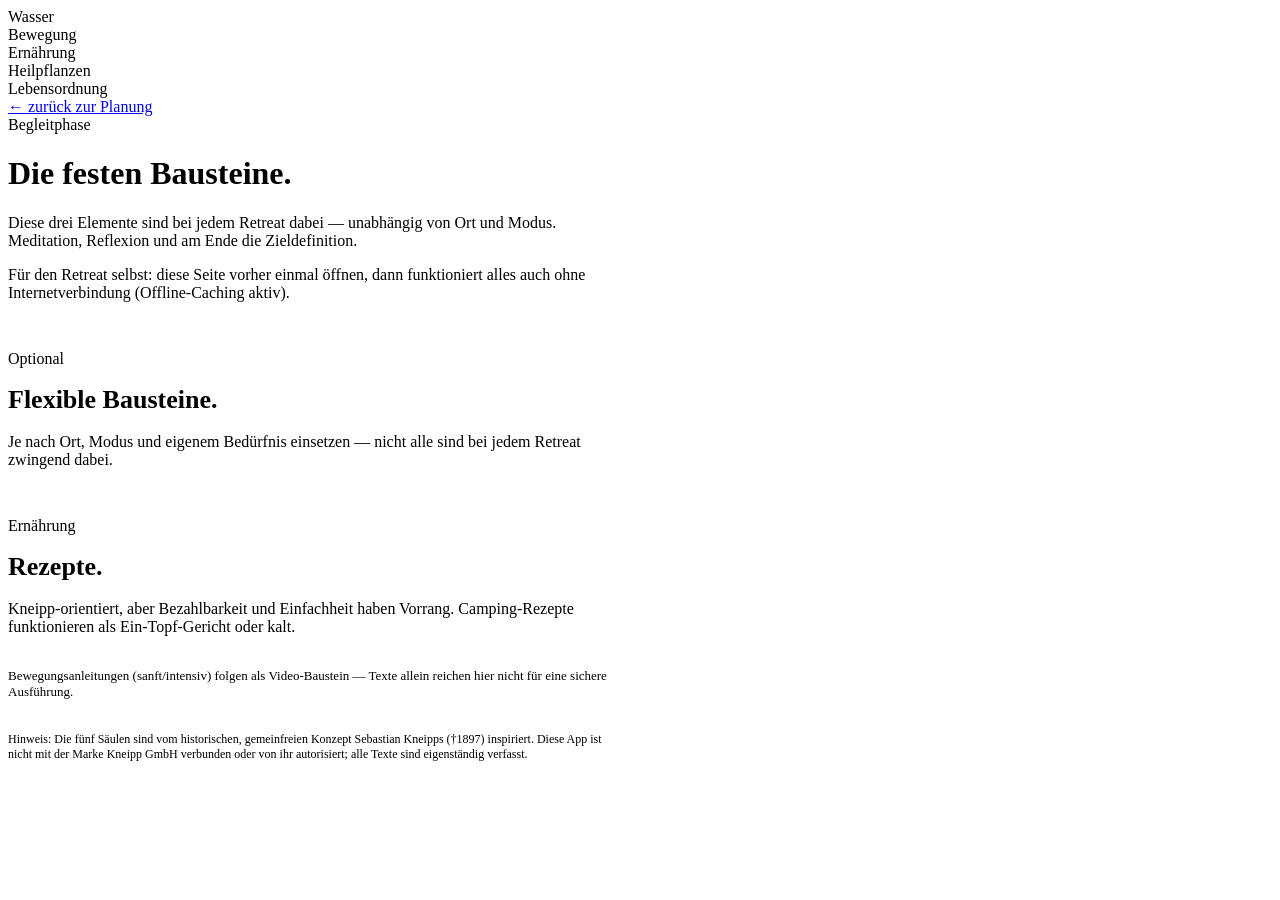
==== begleitphase.html @ 0ec99fc5 "Add files via upload" ====
<!doctype html>
<html lang="de">
<head>
<meta charset="utf-8">
<meta name="viewport" content="width=device-width, initial-scale=1">
<title>Retreat · Begleitphase</title>
<meta name="theme-color" content="#EFEDE4">
<link rel="manifest" href="manifest.webmanifest">
<link rel="icon" href="icon.svg" type="image/svg+xml">
<link rel="preconnect" href="https://fonts.googleapis.com">
<link href="https://fonts.googleapis.com/css2?family=Fraunces:opsz,wght@9..144,400;9..144,500;9..144,600&family=IBM+Plex+Sans:wght@400;500;600&family=IBM+Plex+Mono:wght@500&display=swap" rel="stylesheet">
<link rel="stylesheet" href="css/style.css">
</head>
<body>

<div class="app">
  <nav class="spine" aria-label="Kneipp-Säulen – roter Faden durch die App">
    <div class="spine-line"></div>
    <div class="node" data-pillar="wasser"><span class="node-tip">Wasser</span></div>
    <div class="node" data-pillar="bewegung"><span class="node-tip">Bewegung</span></div>
    <div class="node" data-pillar="ernaehrung"><span class="node-tip">Ernährung</span></div>
    <div class="node" data-pillar="heilpflanzen"><span class="node-tip">Heilpflanzen</span></div>
    <div class="node" data-pillar="lebensordnung" data-active="true"><span class="node-tip">Lebensordnung</span></div>
  </nav>

  <main class="stage">
    <div class="card" style="max-width:600px;">
      <a class="back-link" href="index.html">← zurück zur Planung</a>

      <header class="intro">
        <span class="label">Begleitphase</span>
        <h1>Die festen Bausteine.</h1>
        <p>Diese drei Elemente sind bei jedem Retreat dabei — unabhängig von Ort und Modus. Meditation, Reflexion und am Ende die Zieldefinition.</p>
      </header>

      <div class="modus-note">Für den Retreat selbst: diese Seite vorher einmal öffnen, dann funktioniert alles auch ohne Internetverbindung (Offline-Caching aktiv).</div>

      <div class="baustein-list" id="list"></div>

      <header class="intro" style="margin-top:48px; margin-bottom:24px;">
        <span class="label">Optional</span>
        <h1 style="font-size:26px;">Flexible Bausteine.</h1>
        <p>Je nach Ort, Modus und eigenem Bedürfnis einsetzen — nicht alle sind bei jedem Retreat zwingend dabei.</p>
      </header>
      <div class="baustein-list" id="listFlex"></div>

      <header class="intro" style="margin-top:48px; margin-bottom:24px;">
        <span class="label">Ernährung</span>
        <h1 style="font-size:26px;">Rezepte.</h1>
        <p>Kneipp-orientiert, aber Bezahlbarkeit und Einfachheit haben Vorrang. Camping-Rezepte funktionieren als Ein-Topf-Gericht oder kalt.</p>
      </header>
      <div class="baustein-list" id="listRezepte"></div>

      <p style="margin-top:32px; font-size:13px; color:var(--ink-soft);">
        Bewegungsanleitungen (sanft/intensiv) folgen als Video-Baustein — Texte allein reichen hier nicht für eine sichere Ausführung.
      </p>
      <p style="margin-top:16px; font-size:12px; color:var(--ink-soft); border-top:1px solid var(--line); padding-top:16px;">
        Hinweis: Die fünf Säulen sind vom historischen, gemeinfreien Konzept Sebastian Kneipps (†1897) inspiriert. Diese App ist nicht mit der Marke Kneipp GmbH verbunden oder von ihr autorisiert; alle Texte sind eigenständig verfasst.
      </p>
    </div>
  </main>
</div>

<script src="js/content-data.js"></script>
<script>
function renderList(targetEl, items) {
  items.forEach((b) => {
    const el = document.createElement('div');
    el.className = 'baustein';

    const inner = b.sections.map(s => `<h4>${s.h}</h4><div>${s.t.replace(/</g,'&lt;')}</div>`).join('');

    el.innerHTML = `
      <div class="baustein-head">
        <div>
          <div class="baustein-title">${b.titel}</div>
        </div>
        <div style="display:flex; align-items:center; gap:12px;">
          <span class="baustein-meta">${b.dauer}</span>
          <svg class="baustein-chevron" width="16" height="16" viewBox="0 0 16 16" fill="none">
            <path d="M4 6L8 10L12 6" stroke="#93A99A" stroke-width="1.6" stroke-linecap="round" stroke-linejoin="round"/>
          </svg>
        </div>
      </div>
      <div class="baustein-body">
        <div class="baustein-body-inner">${inner}</div>
      </div>
    `;

    el.querySelector('.baustein-head').addEventListener('click', () => {
      const wasOpen = el.classList.contains('open');
      targetEl.querySelectorAll('.baustein.open').forEach(o => {
        o.classList.remove('open');
        o.querySelector('.baustein-body').style.maxHeight = null;
      });
      if (!wasOpen) {
        el.classList.add('open');
        const body = el.querySelector('.baustein-body');
        body.style.maxHeight = body.scrollHeight + 40 + 'px';
      }
    });

    targetEl.appendChild(el);
  });
}

renderList(document.getElementById('list'), bausteine);
renderList(document.getElementById('listFlex'), flexibleBausteine);
renderList(document.getElementById('listRezepte'), rezepte);

if ('serviceWorker' in navigator) {
  window.addEventListener('load', () => {
    navigator.serviceWorker.register('sw.js').catch(()=>{});
  });
}
</script>
</body>
</html>
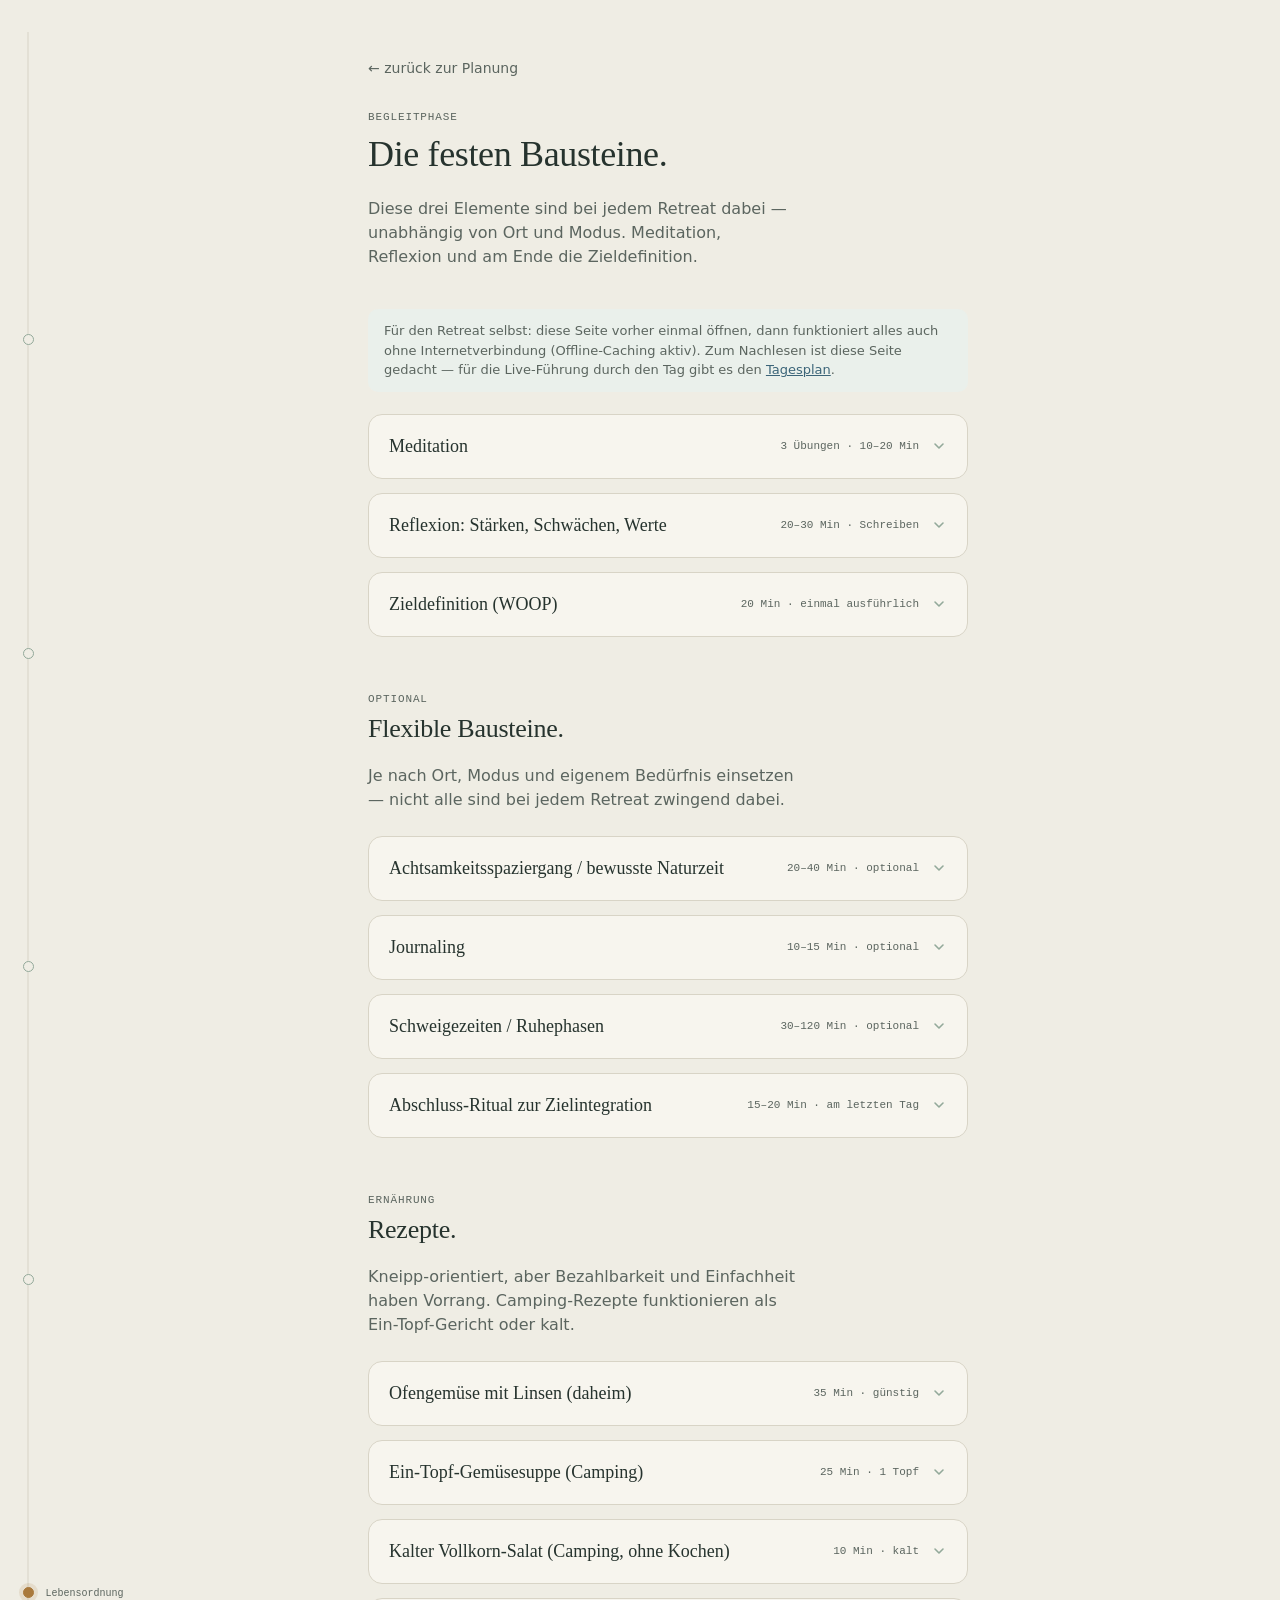
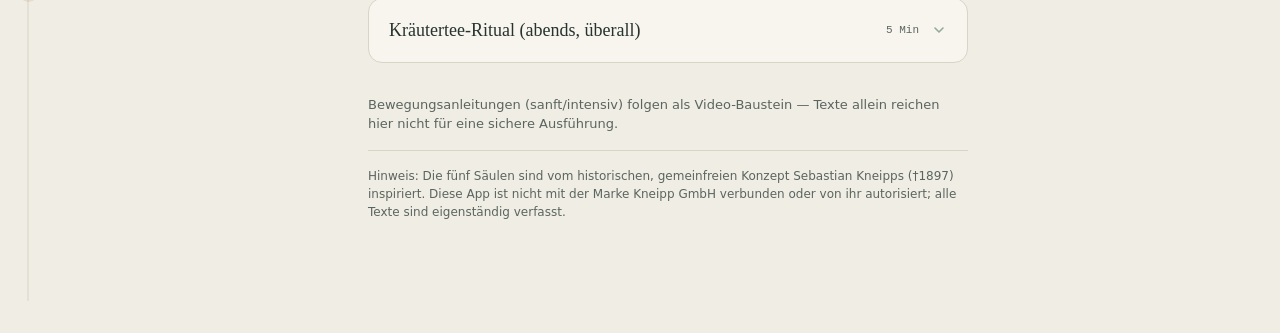
==== commit 7a3f9989: "Tageplan + Woop Vordruck" ====
--- a/begleitphase.html
+++ b/begleitphase.html
@@ -33,7 +33,7 @@
         <p>Diese drei Elemente sind bei jedem Retreat dabei — unabhängig von Ort und Modus. Meditation, Reflexion und am Ende die Zieldefinition.</p>
       </header>
 
-      <div class="modus-note">Für den Retreat selbst: diese Seite vorher einmal öffnen, dann funktioniert alles auch ohne Internetverbindung (Offline-Caching aktiv).</div>
+      <div class="modus-note">Für den Retreat selbst: diese Seite vorher einmal öffnen, dann funktioniert alles auch ohne Internetverbindung (Offline-Caching aktiv). Zum Nachlesen ist diese Seite gedacht — für die Live-Führung durch den Tag gibt es den <a href="tagesplan.html" style="color:var(--water);">Tagesplan</a>.</div>
 
       <div class="baustein-list" id="list"></div>
 
@@ -108,6 +108,17 @@
 renderList(document.getElementById('listFlex'), flexibleBausteine);
 renderList(document.getElementById('listRezepte'), rezepte);
 
+/* CTA-Link zum WOOP-Vordruck direkt im passenden Baustein ergänzen */
+document.querySelectorAll('#list .baustein').forEach(el => {
+  if (el.querySelector('.baustein-title').textContent.includes('WOOP')) {
+    const a = document.createElement('a');
+    a.href = 'woop.html';
+    a.className = 'baustein-cta';
+    a.textContent = 'Zum WOOP-Vordruck →';
+    el.querySelector('.baustein-body-inner').appendChild(a);
+  }
+});
+
 if ('serviceWorker' in navigator) {
   window.addEventListener('load', () => {
     navigator.serviceWorker.register('sw.js').catch(()=>{});
--- a/css/style.css
+++ b/css/style.css
@@ -0,0 +1,242 @@
+  :root{
+    --paper:#EFEDE4;
+    --paper-raised:#F7F5EE;
+    --ink:#26332E;
+    --ink-soft:#5B655F;
+    --moss:#4F6F5C;
+    --sage:#93A99A;
+    --water:#3B6478;
+    --ochre:#A9793C;
+    --line:#D8D4C6;
+    --radius:14px;
+  }
+  *{box-sizing:border-box;}
+  html,body{margin:0;padding:0;}
+  body{
+    background:var(--paper);
+    color:var(--ink);
+    font-family:'IBM Plex Sans', system-ui, sans-serif;
+    line-height:1.5;
+    min-height:100vh;
+    -webkit-font-smoothing:antialiased;
+  }
+  h1,h2,h3{
+    font-family:'Fraunces', Georgia, serif;
+    font-weight:500;
+    margin:0;
+    letter-spacing:-0.01em;
+  }
+  .label{
+    font-family:'IBM Plex Mono', monospace;
+    font-size:11px;
+    letter-spacing:0.08em;
+    text-transform:uppercase;
+    color:var(--ink-soft);
+  }
+
+  /* ---- Layout: Faden + Bühne ---- */
+  .app{
+    display:grid;
+    grid-template-columns:56px 1fr;
+    min-height:100vh;
+  }
+  @media (max-width:640px){
+    .app{grid-template-columns:1fr;}
+    .spine{
+      grid-row:1;
+      flex-direction:row !important;
+      width:100%;
+      height:64px;
+      padding:0 20px !important;
+    }
+    .spine-line{
+      top:50% !important; left:20px !important; right:20px !important; bottom:auto !important;
+      width:auto !important; height:1px !important;
+    }
+  }
+
+  .spine{
+    position:relative;
+    display:flex;
+    flex-direction:column;
+    align-items:center;
+    justify-content:space-evenly;
+    padding:32px 0;
+    background:var(--paper);
+  }
+  .spine-line{
+    position:absolute;
+    top:32px; bottom:32px; left:50%;
+    width:1px;
+    background:var(--line);
+    transform:translateX(-50%);
+  }
+  .node{
+    position:relative;
+    width:11px;height:11px;border-radius:50%;
+    background:var(--paper);
+    border:1.5px solid var(--sage);
+    transition:all .5s cubic-bezier(.3,.7,.2,1);
+    cursor:default;
+  }
+  .node[data-active="true"]{
+    background:var(--ochre);
+    border-color:var(--ochre);
+    box-shadow:0 0 0 4px rgba(169,121,60,.15);
+  }
+  .node-tip{
+    position:absolute;
+    left:22px; top:50%; transform:translateY(-50%);
+    white-space:nowrap;
+    font-family:'IBM Plex Mono', monospace;
+    font-size:10px;
+    color:var(--ink-soft);
+    opacity:0;
+    transition:opacity .3s;
+    pointer-events:none;
+  }
+  @media (min-width:641px){
+    .node:hover .node-tip, .node[data-active="true"] .node-tip{opacity:1;}
+  }
+
+  .stage{
+    display:flex;
+    align-items:flex-start;
+    justify-content:center;
+    padding:56px 24px 100px;
+  }
+  .card{
+    width:100%;
+    max-width:520px;
+  }
+  header.intro{margin-bottom:40px;}
+  header.intro h1{font-size:clamp(28px,5vw,36px);margin-bottom:10px;}
+  header.intro p{color:var(--ink-soft); max-width:42ch;}
+
+  .progress{
+    display:flex; gap:6px; margin-bottom:28px;
+  }
+  .progress i{
+    flex:1; height:2px; background:var(--line); border-radius:2px; overflow:hidden;
+  }
+  .progress i b{
+    display:block; height:100%; width:0%; background:var(--moss);
+    transition:width .4s ease;
+  }
+
+  .q-num{color:var(--water); margin-bottom:6px; display:block;}
+  .q-text{font-size:22px; margin-bottom:26px; max-width:26ch;}
+
+  .options{display:flex; flex-direction:column; gap:10px;}
+  .opt{
+    text-align:left;
+    padding:16px 18px;
+    background:var(--paper-raised);
+    border:1px solid var(--line);
+    border-radius:var(--radius);
+    font-family:inherit;
+    font-size:15px;
+    color:var(--ink);
+    cursor:pointer;
+    transition:border-color .2s, background .2s, transform .15s;
+  }
+  .opt:hover{border-color:var(--sage);}
+  .opt:active{transform:scale(.99);}
+  .opt.picked{
+    border-color:var(--moss);
+    background:#EAF0EB;
+  }
+
+  .nav-row{
+    display:flex; justify-content:space-between; align-items:center; margin-top:32px;
+  }
+  .btn-back{
+    background:none; border:none; color:var(--ink-soft); font-family:inherit;
+    font-size:14px; cursor:pointer; padding:8px 0;
+  }
+  .btn-back:disabled{visibility:hidden;}
+  .btn-next{
+    background:var(--moss); color:#fff; border:none; border-radius:999px;
+    padding:12px 26px; font-family:inherit; font-size:14px; cursor:pointer;
+    transition:background .2s, opacity .2s;
+  }
+  .btn-next:disabled{opacity:.35; cursor:default;}
+  .btn-next:not(:disabled):hover{background:#3F5B4B;}
+
+  /* ---- Ergebnis ---- */
+  .result{display:none;}
+  .result-badge{
+    font-family:'IBM Plex Mono', monospace;
+    font-size:11px; letter-spacing:.08em; text-transform:uppercase;
+    color:var(--water); margin-bottom:10px; display:block;
+  }
+  .result h2{font-size:clamp(30px,6vw,42px); margin-bottom:16px;}
+  .result-lede{font-size:16px; color:var(--ink-soft); max-width:42ch; margin-bottom:28px;}
+  .why{
+    background:var(--paper-raised);
+    border:1px solid var(--line);
+    border-radius:var(--radius);
+    padding:20px 22px;
+    margin-bottom:16px;
+  }
+  .why h3{font-size:14px; font-family:'IBM Plex Mono', monospace; text-transform:uppercase; letter-spacing:.06em; font-weight:500; color:var(--ink-soft); margin-bottom:12px;}
+  .why ul{margin:0; padding-left:18px; color:var(--ink);}
+  .why li{margin-bottom:6px;}
+  .modus-tag{
+    display:inline-block;
+    margin-top:18px;
+    padding:6px 14px;
+    border-radius:999px;
+    background:#EAF0EB;
+    color:var(--moss);
+    font-family:'IBM Plex Mono', monospace;
+    font-size:11px;
+    letter-spacing:.05em;
+  }
+  .restart{
+    margin-top:32px;
+    background:none;
+    border:1px solid var(--line);
+    color:var(--ink-soft);
+    border-radius:999px;
+    padding:10px 20px;
+    font-family:inherit;
+    font-size:13px;
+    cursor:pointer;
+  }
+  .restart:hover{border-color:var(--sage);}
+
+/* ---- Begleitphase: Bausteinliste ---- */
+.baustein-list{display:flex; flex-direction:column; gap:14px;}
+.baustein{
+  border:1px solid var(--line);
+  border-radius:var(--radius);
+  background:var(--paper-raised);
+  overflow:hidden;
+}
+.baustein-head{
+  display:flex; justify-content:space-between; align-items:center;
+  padding:18px 20px; cursor:pointer; gap:16px;
+}
+.baustein-head:hover{background:#F1EFE6;}
+.baustein-title{font-family:'Fraunces', serif; font-size:18px; font-weight:500;}
+.baustein-meta{font-family:'IBM Plex Mono', monospace; font-size:11px; color:var(--ink-soft); white-space:nowrap;}
+.baustein-chevron{transition:transform .3s; color:var(--sage); flex-shrink:0;}
+.baustein.open .baustein-chevron{transform:rotate(180deg);}
+.baustein-body{
+  max-height:0; overflow:hidden; transition:max-height .35s ease;
+  padding:0 20px;
+}
+.baustein.open .baustein-body{padding:0 20px 22px;}
+.baustein-body-inner{border-top:1px solid var(--line); padding-top:16px; white-space:pre-line; font-size:15px; color:var(--ink);}
+.baustein-body-inner h4{font-family:'IBM Plex Mono', monospace; font-size:11px; text-transform:uppercase; letter-spacing:.06em; color:var(--water); margin:18px 0 8px; font-weight:500;}
+.baustein-body-inner h4:first-child{margin-top:0;}
+.modus-note{
+  font-size:13px; color:var(--ink-soft); background:#EAF0EB; border-radius:10px;
+  padding:12px 16px; margin-bottom:22px;
+}
+.back-link{
+  display:inline-block; margin-bottom:24px; color:var(--ink-soft);
+  text-decoration:none; font-size:14px;
+}
+.back-link:hover{color:var(--moss);}
